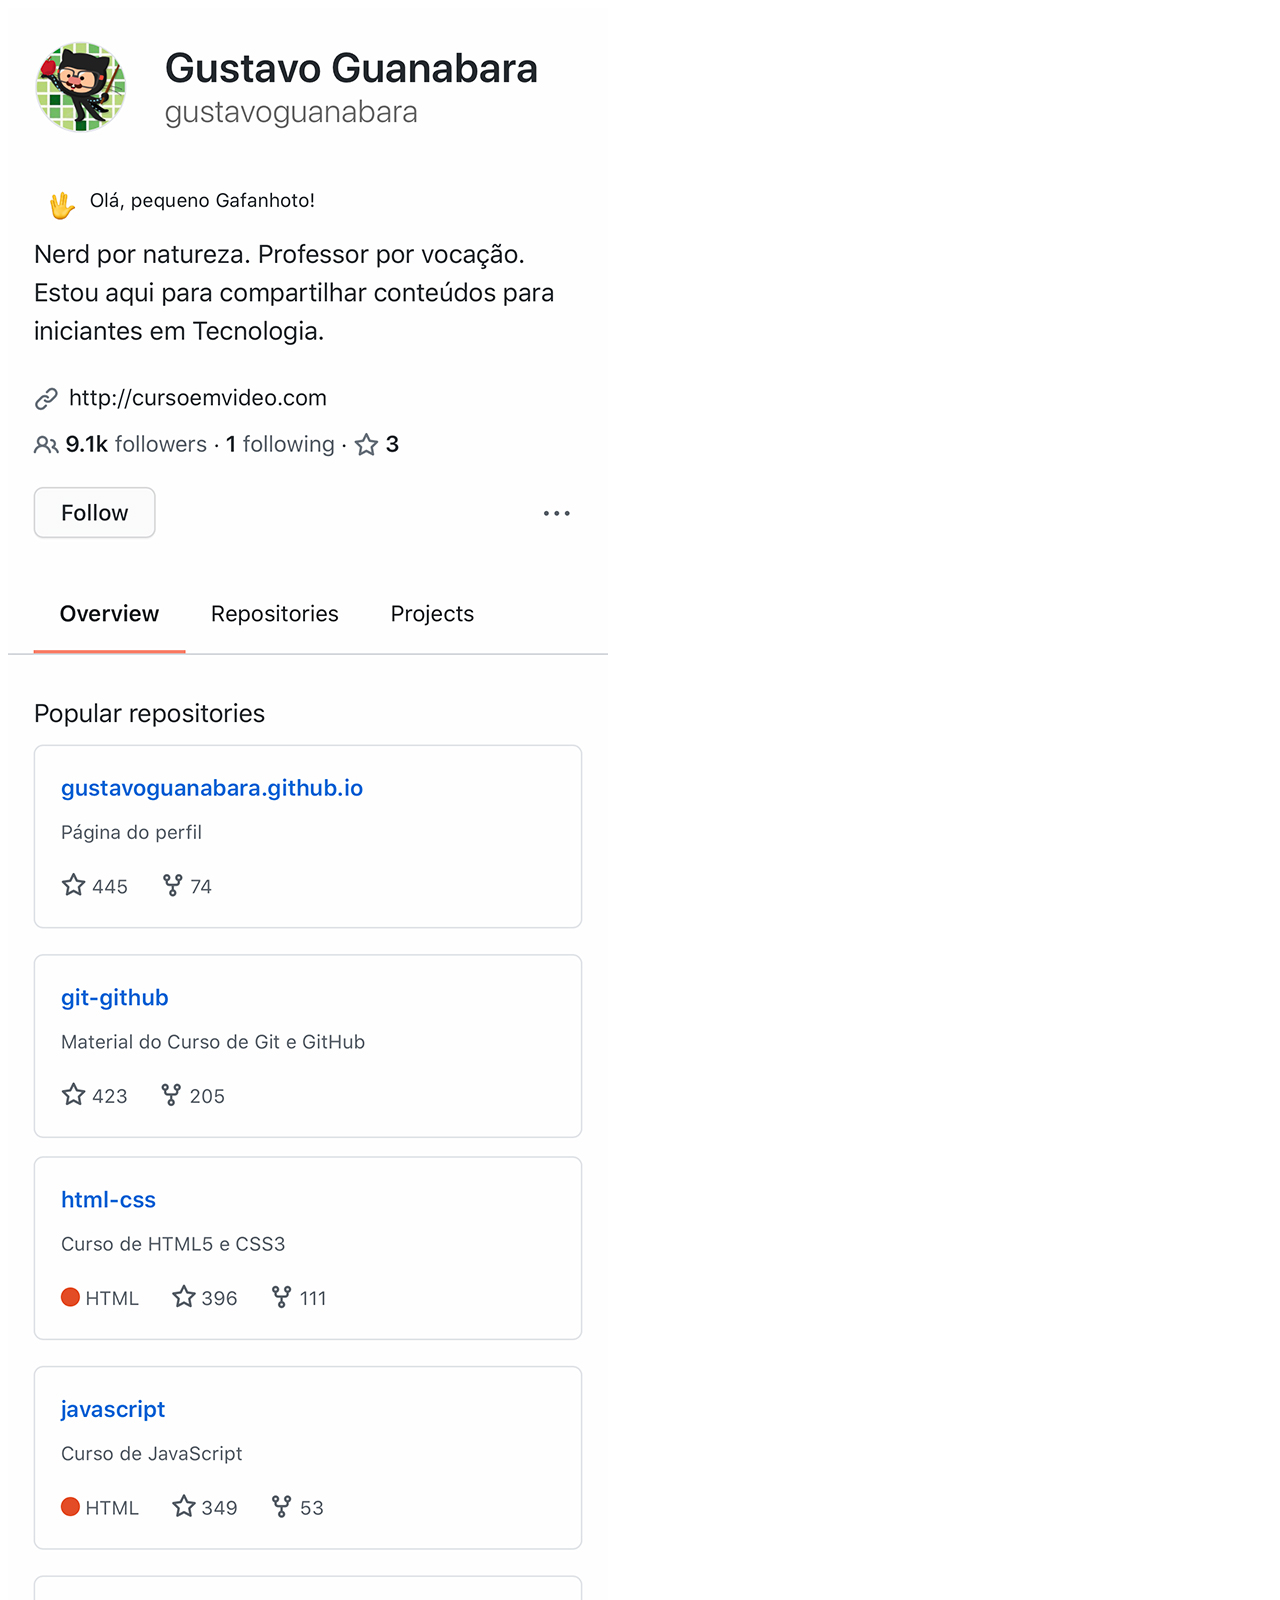
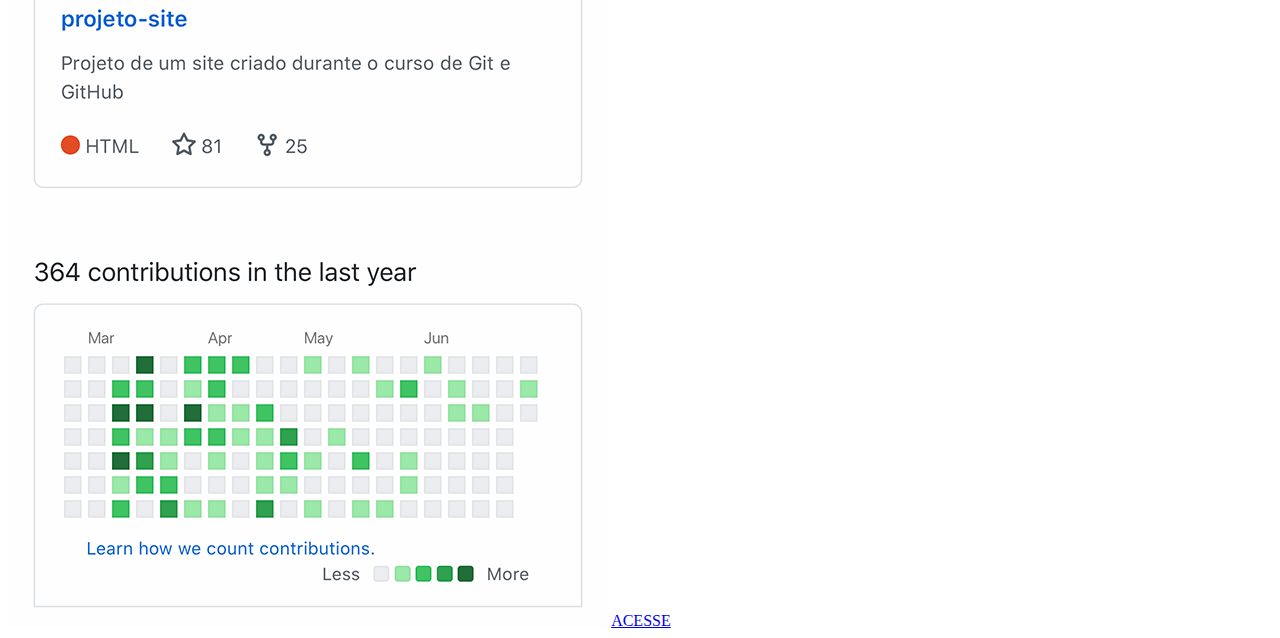
==== github.html @ 876177b2 "adicionando pagina youtube" ====
<!DOCTYPE html>
<html lang="pt-br">
<head>
    <meta charset="UTF-8">
    <meta name="viewport" content="width=device-width, initial-scale=1.0">
    <title>Youtube</title>
   
</head>

<body>
    <img src="imagens/tela-github.jpg" alt="github">
    <a href="https://github.com/ttthamenezess" target="_blank">ACESSE</a>
</body>
</html>
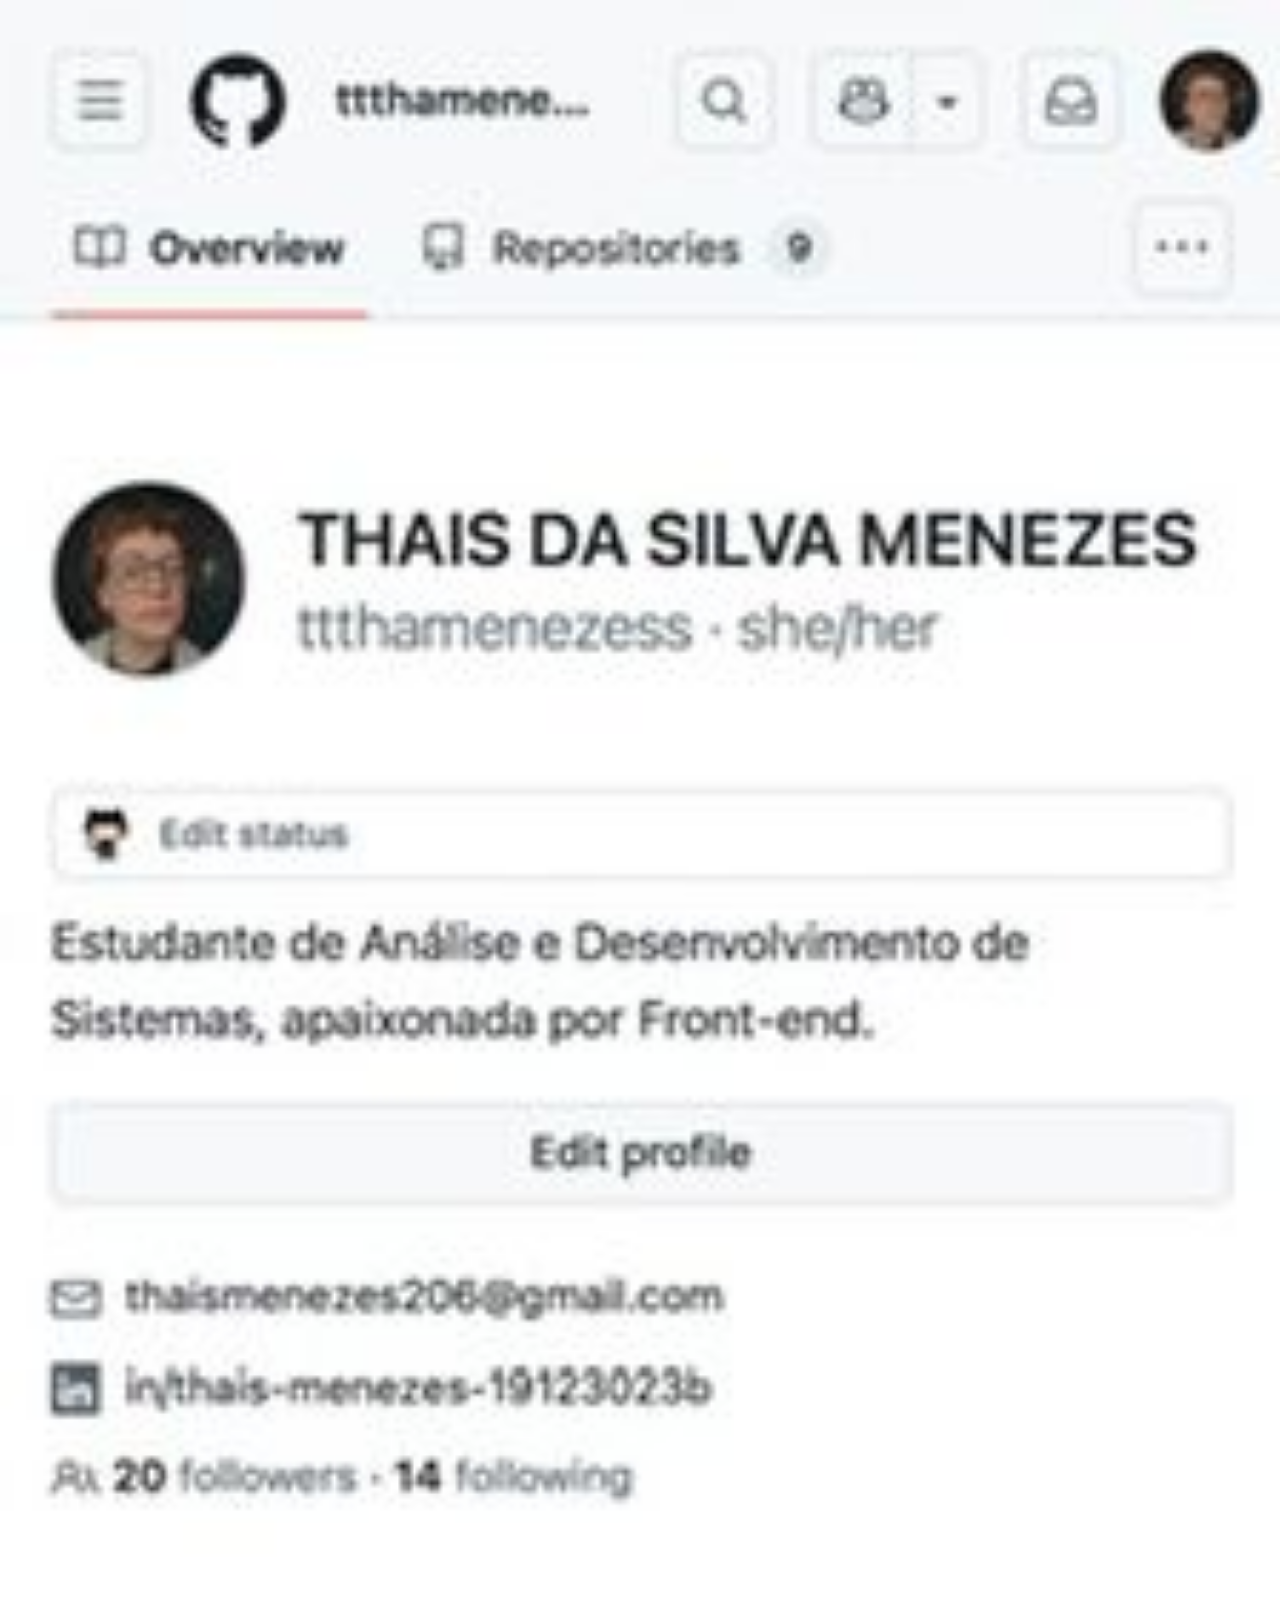
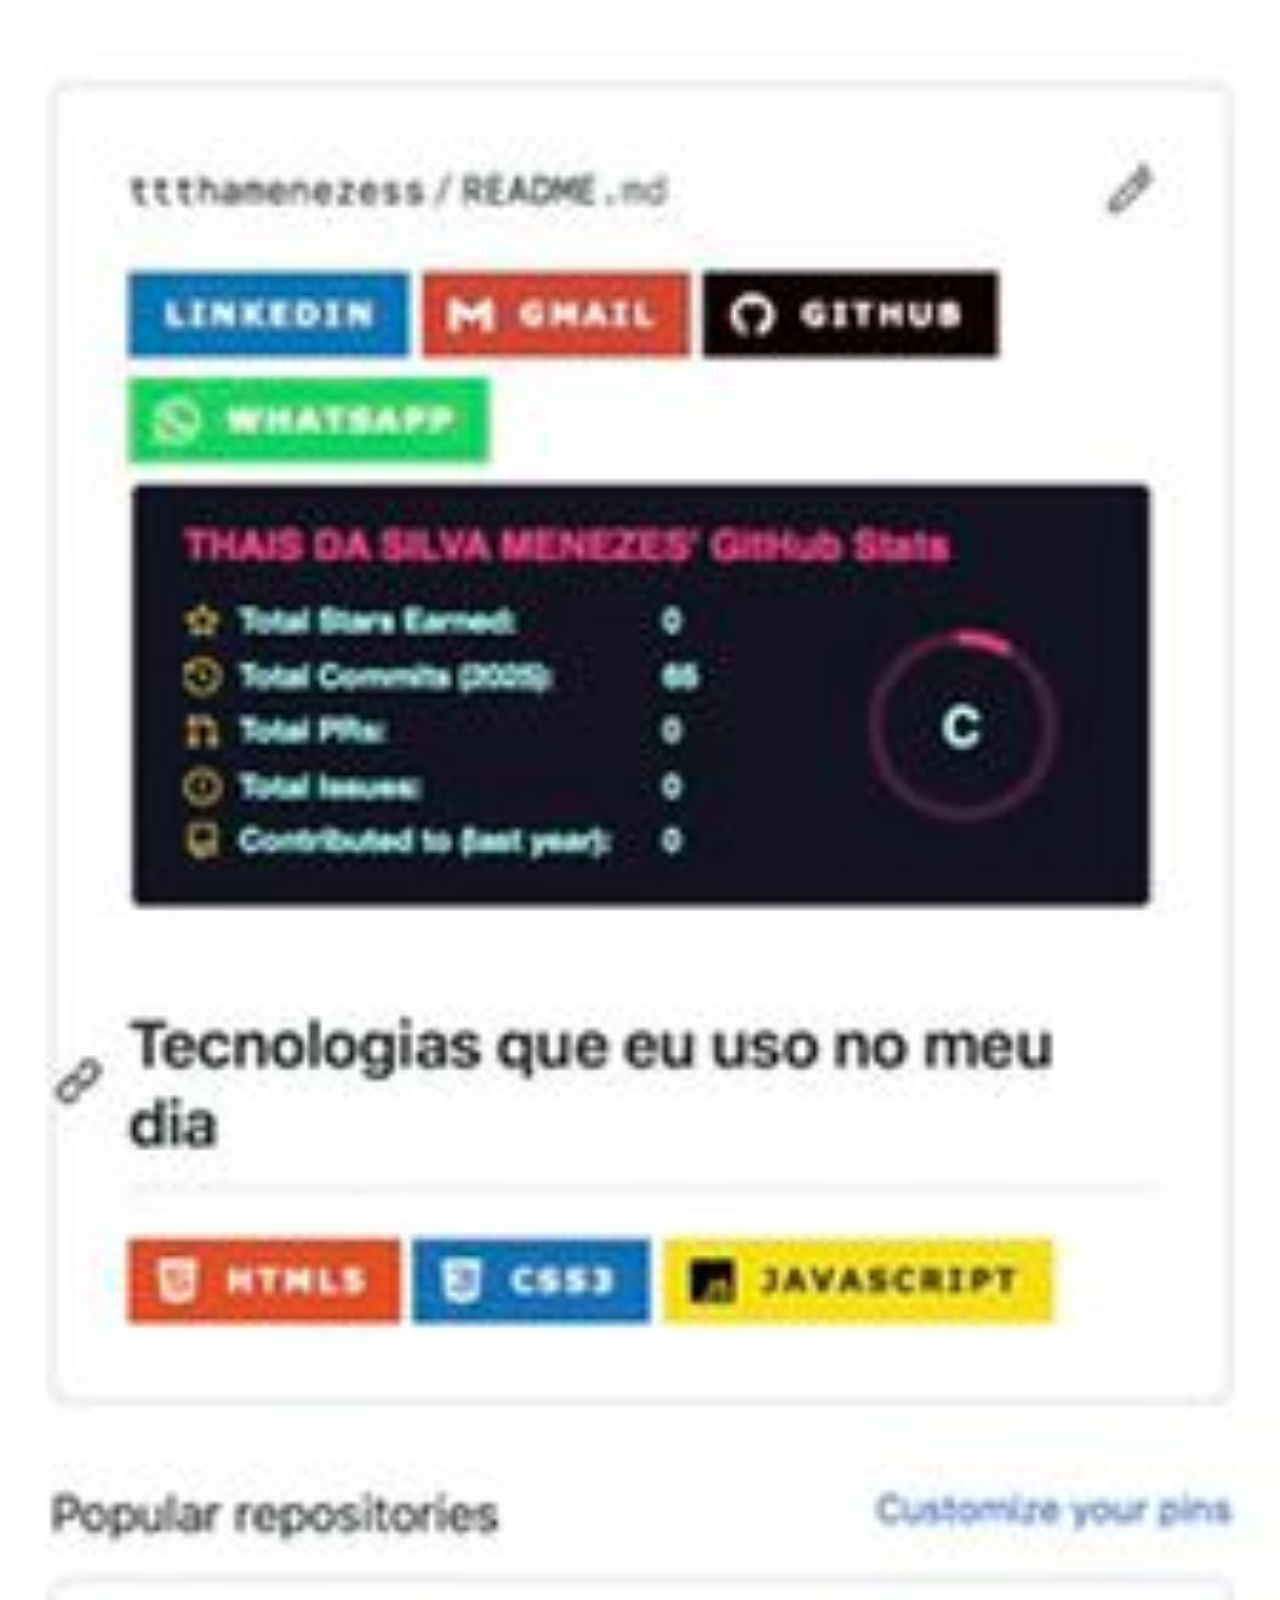
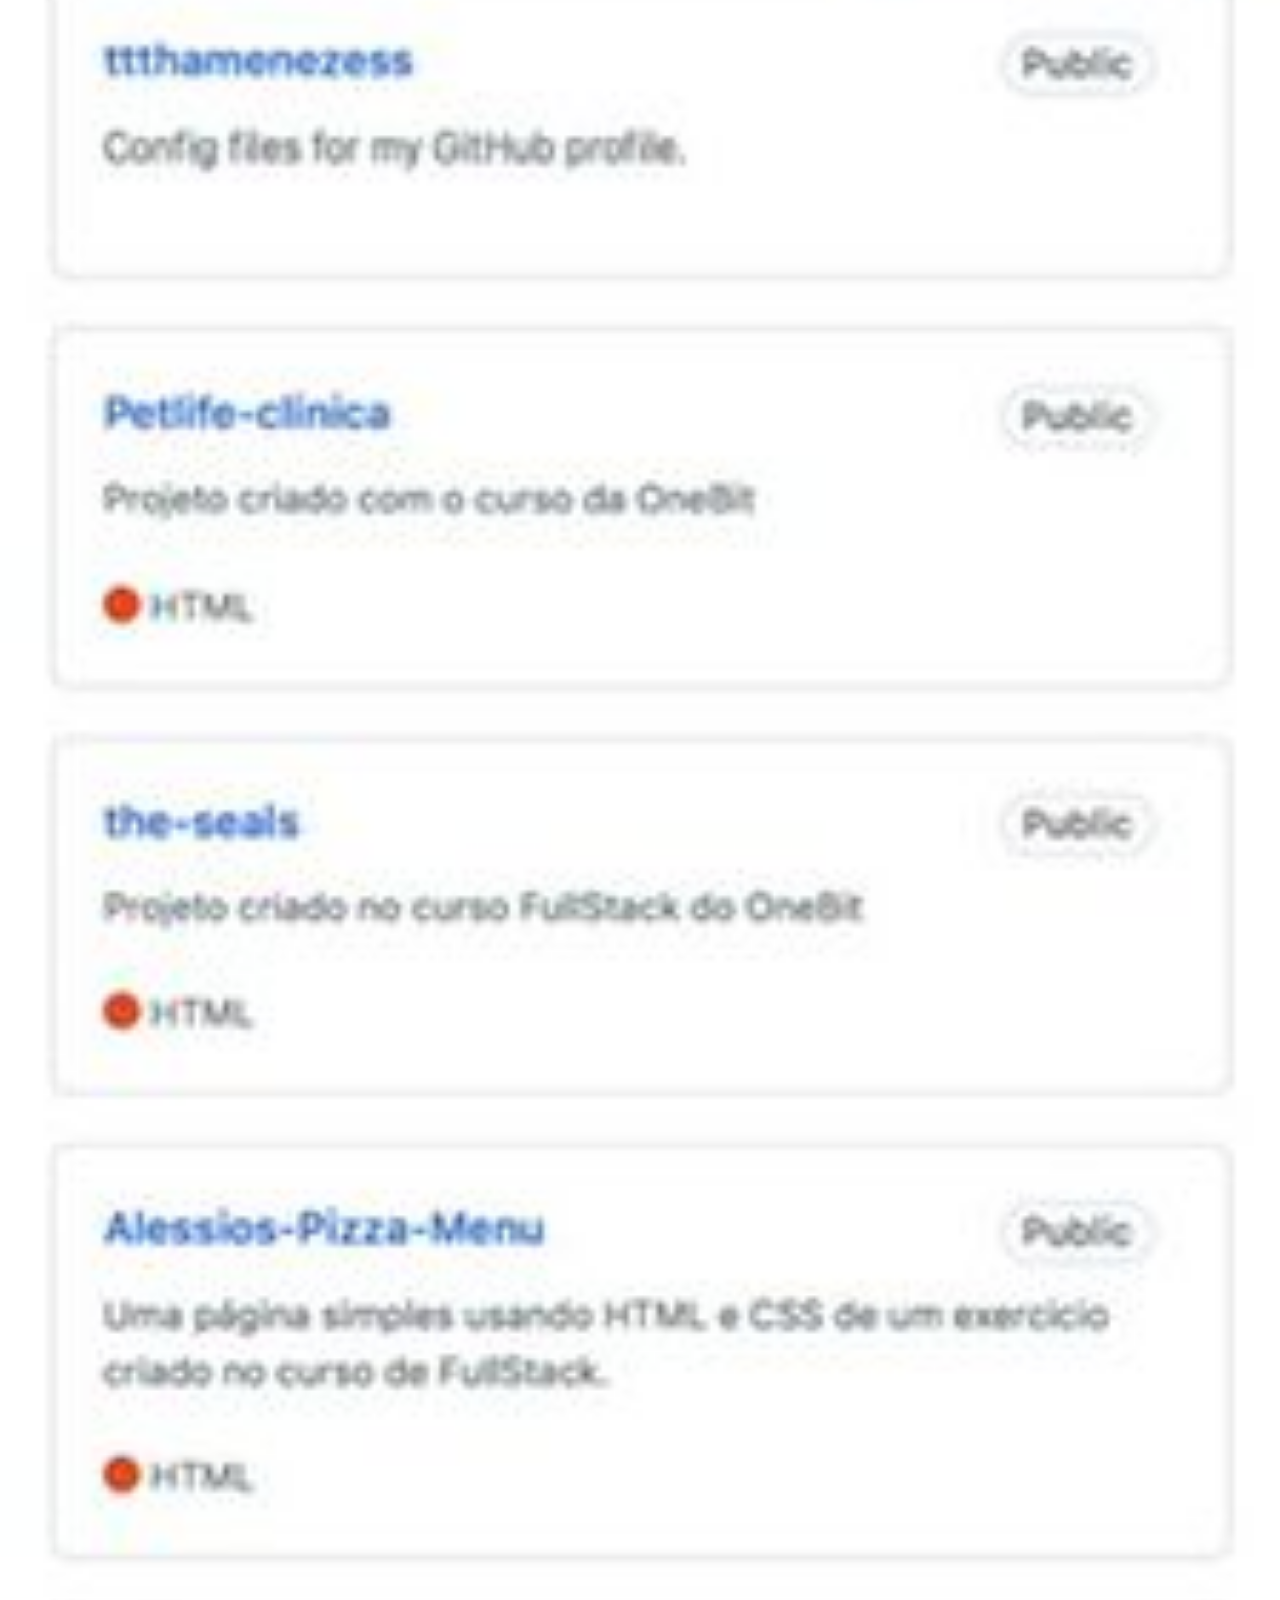
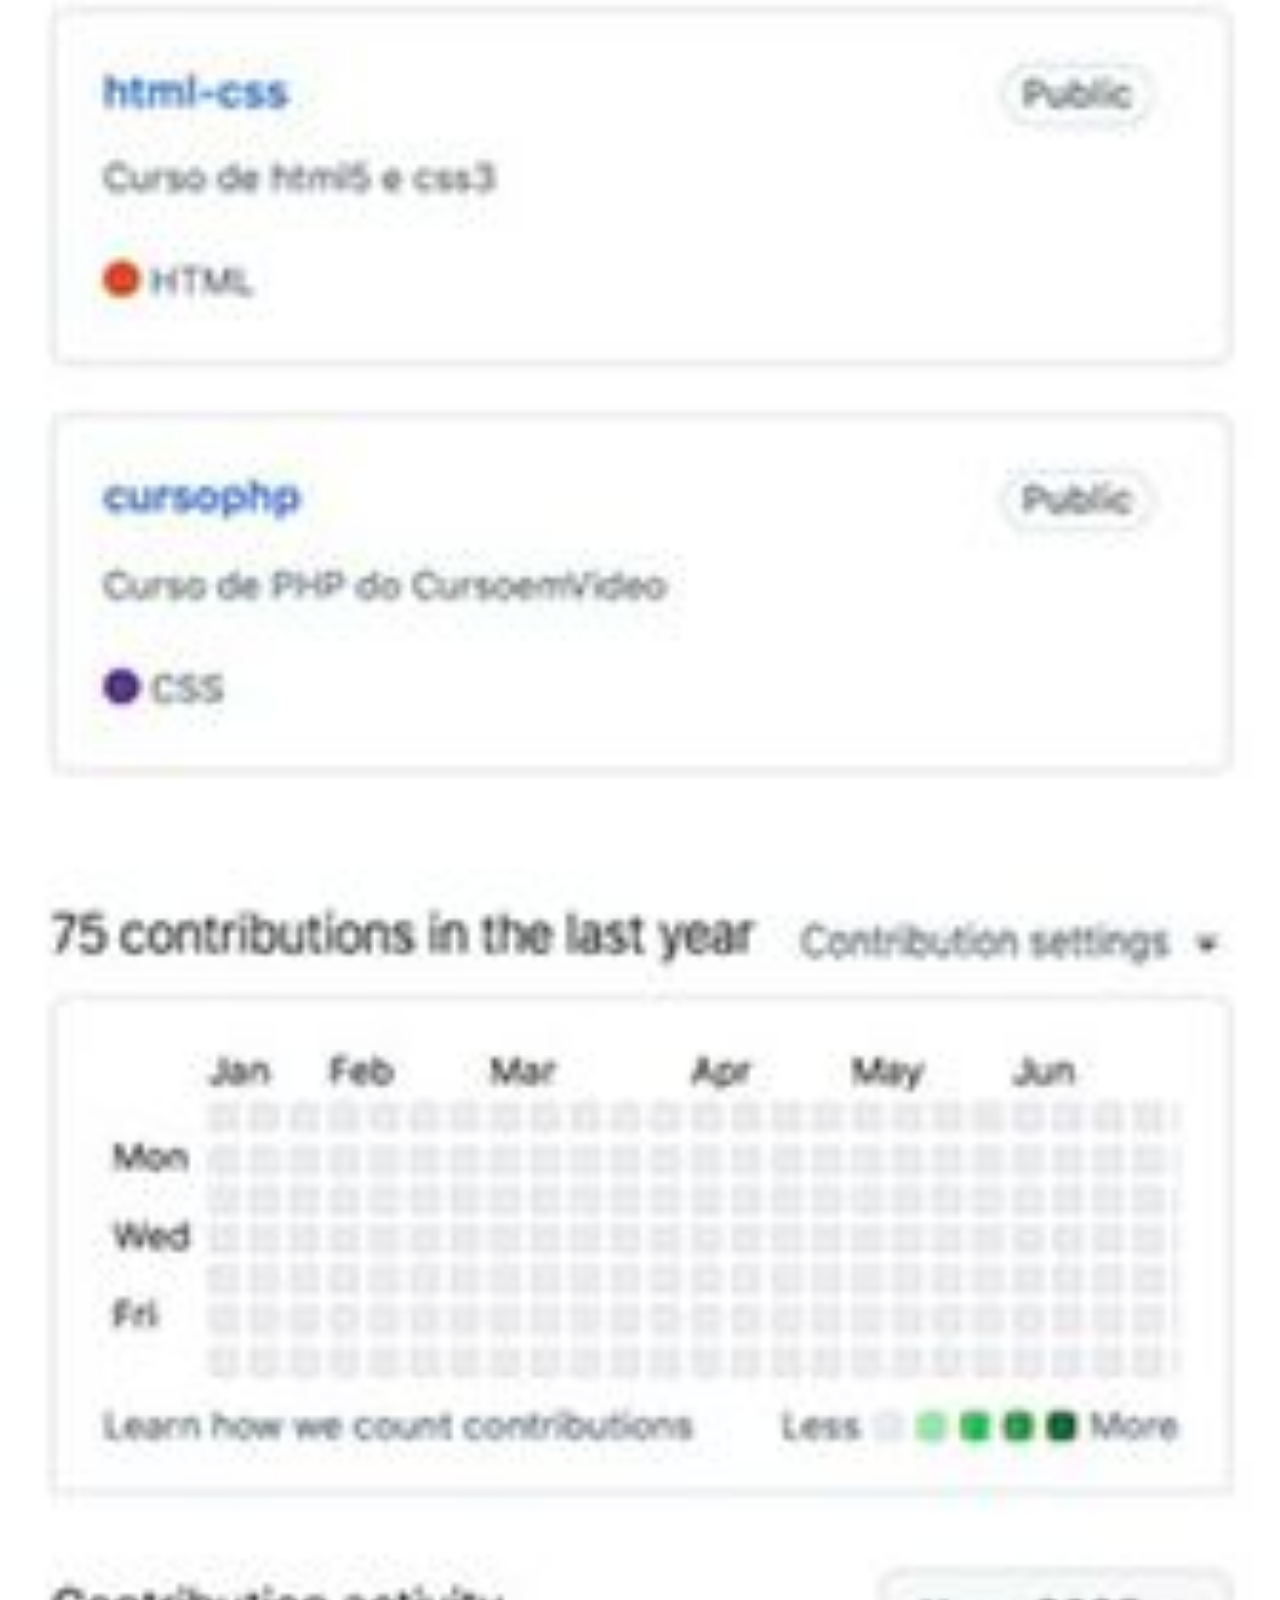
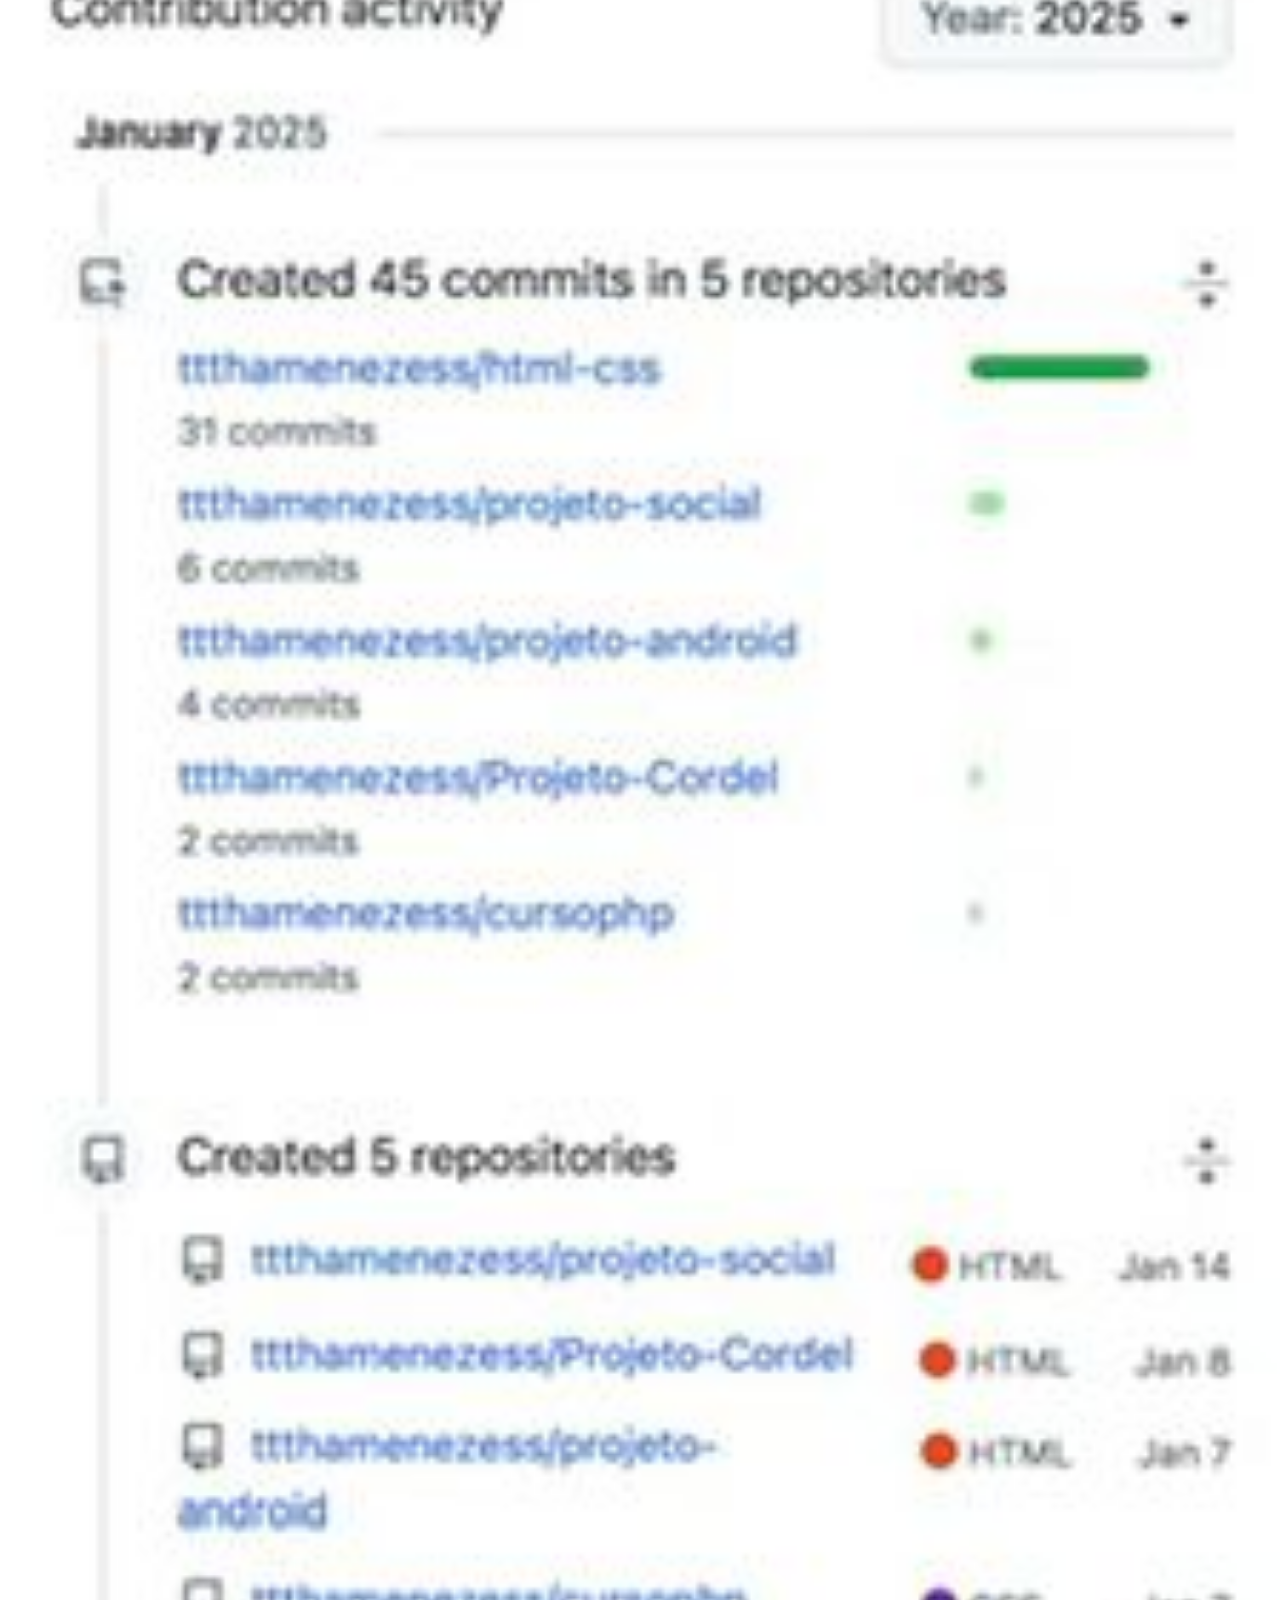
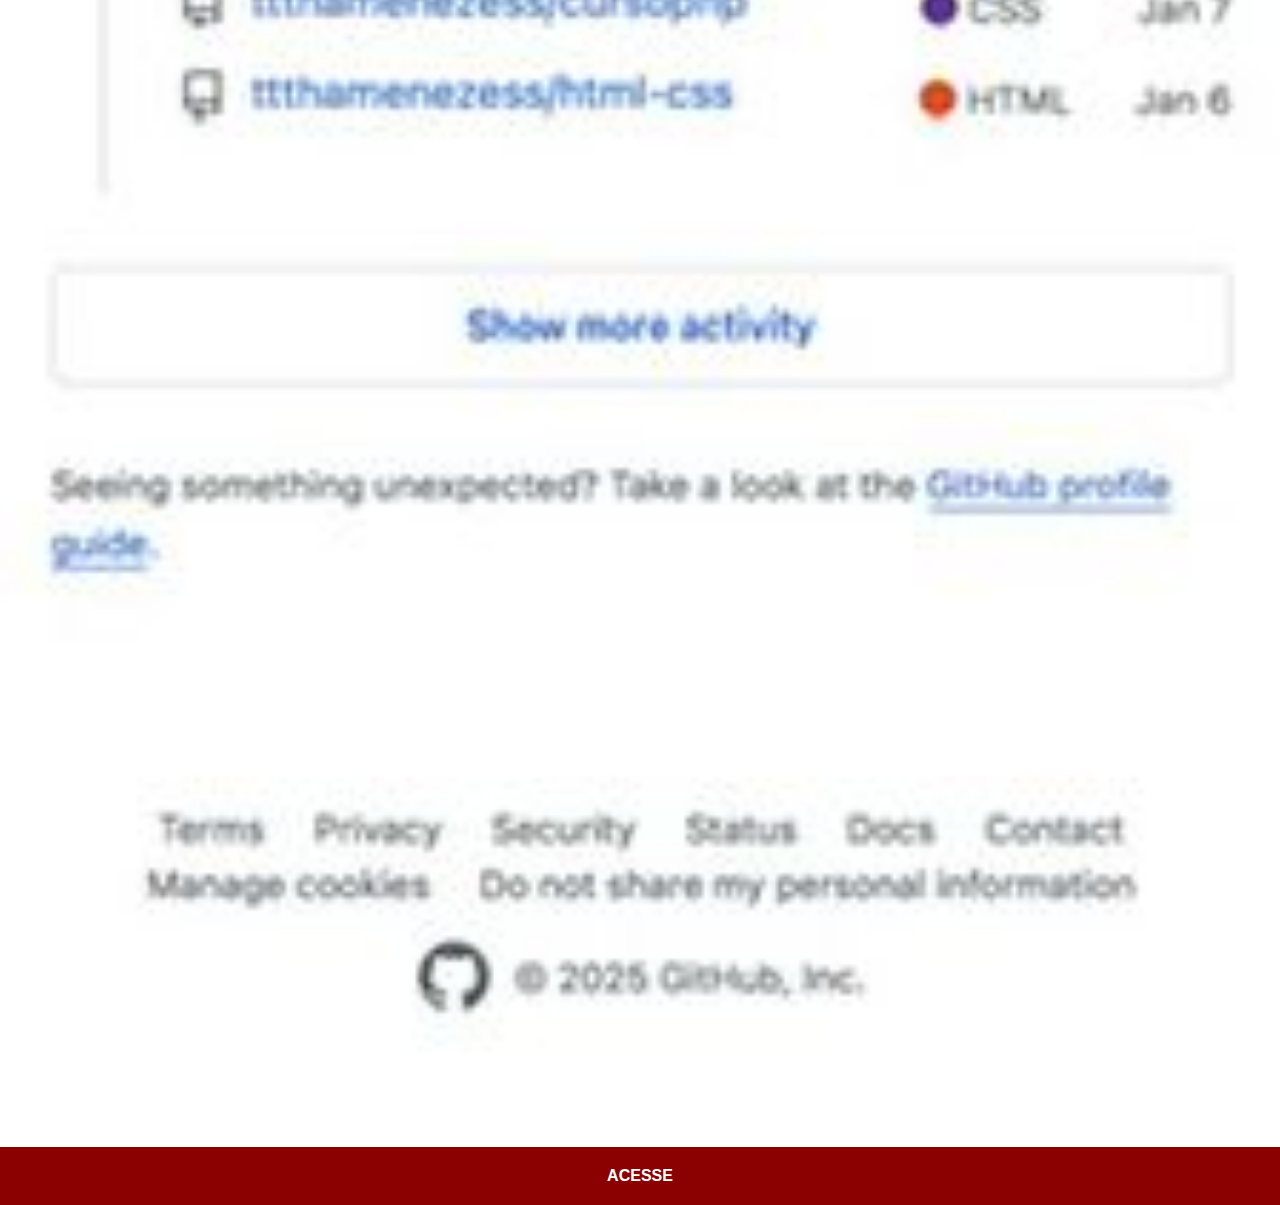
==== commit 4c288c94: "adicionei a pagina github" ====
--- a/github.html
+++ b/github.html
@@ -3,12 +3,13 @@
 <head>
     <meta charset="UTF-8">
     <meta name="viewport" content="width=device-width, initial-scale=1.0">
-    <title>Youtube</title>
+    <title>Github</title>
+    <link rel="stylesheet" href="estilos/social.css">
    
 </head>
 
 <body>
-    <img src="imagens/tela-github.jpg" alt="github">
+    <img src="imagens/telagithub.jpeg" alt="github">
     <a href="https://github.com/ttthamenezess" target="_blank">ACESSE</a>
 </body>
 </html>--- a/estilos/social.css
+++ b/estilos/social.css
@@ -0,0 +1,33 @@
+@charset "UTF-8";
+
+*{
+    margin: 0px;
+    padding: 0px;
+    font-family: 'Franklin Gothic Medium', 'Arial Narrow', Arial, sans-serif;
+}
+
+::-webkit-scrollbar {
+    width: 0px;
+    height: 0px;
+
+}
+
+img{
+    width: 100vw;
+
+
+}
+
+a{
+    display: block;
+    background-color: darkred;
+    color: white;
+    padding: 20px;
+    text-align: center;
+    font-weight: bolder;
+    text-decoration: none;
+}
+
+a:hover{
+    background-color: red;
+}
